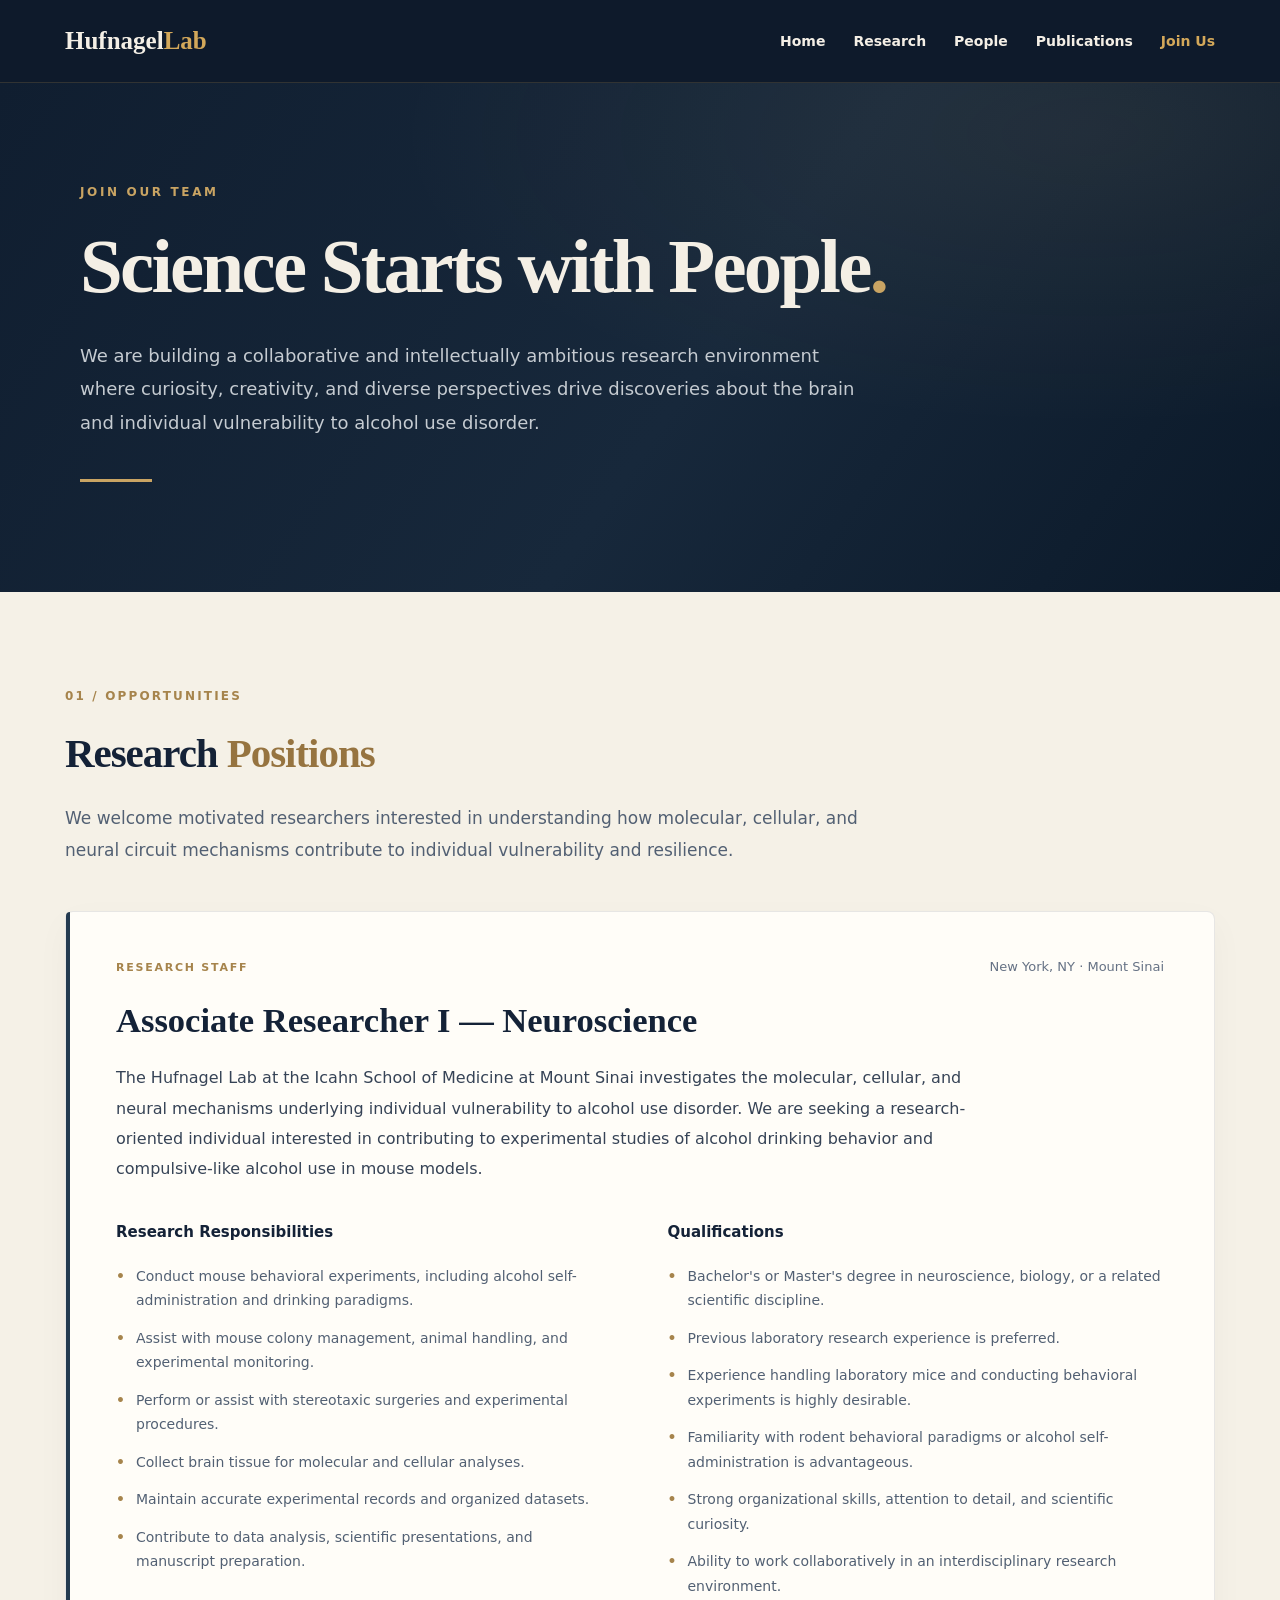
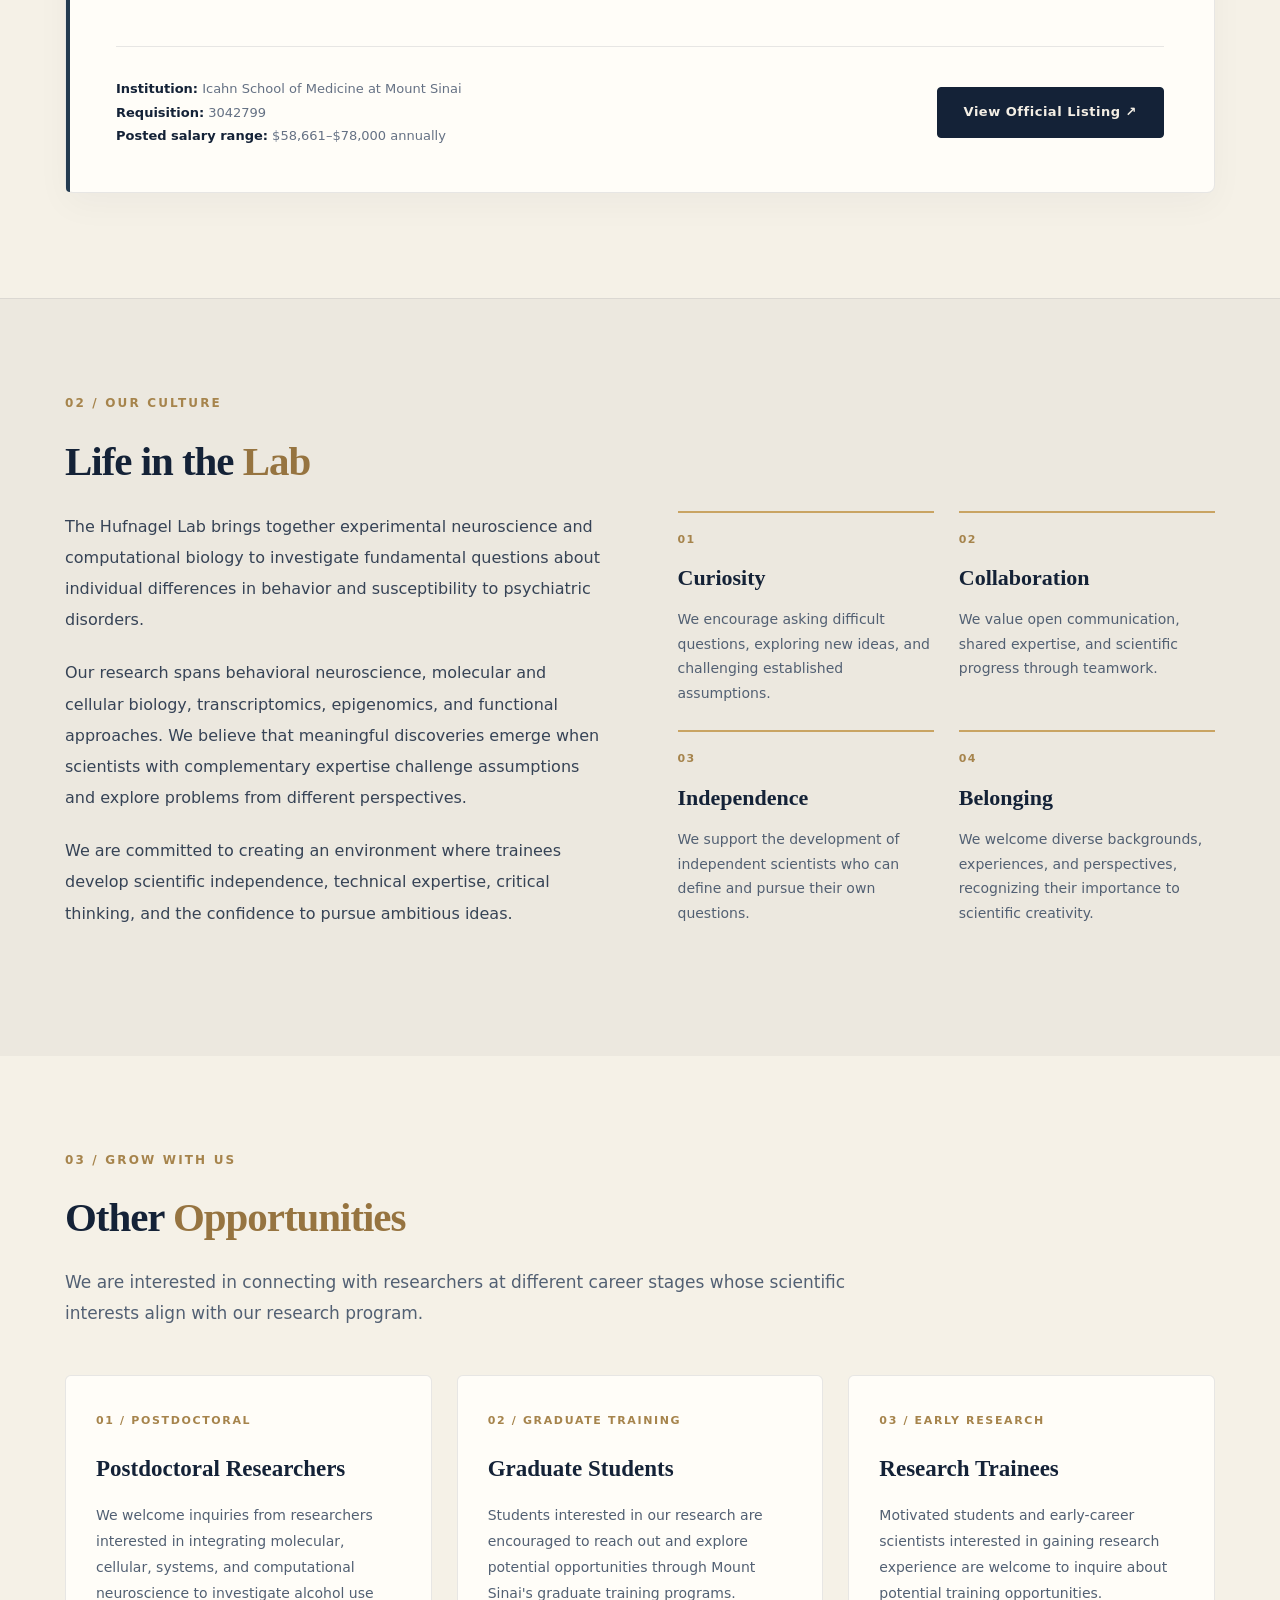
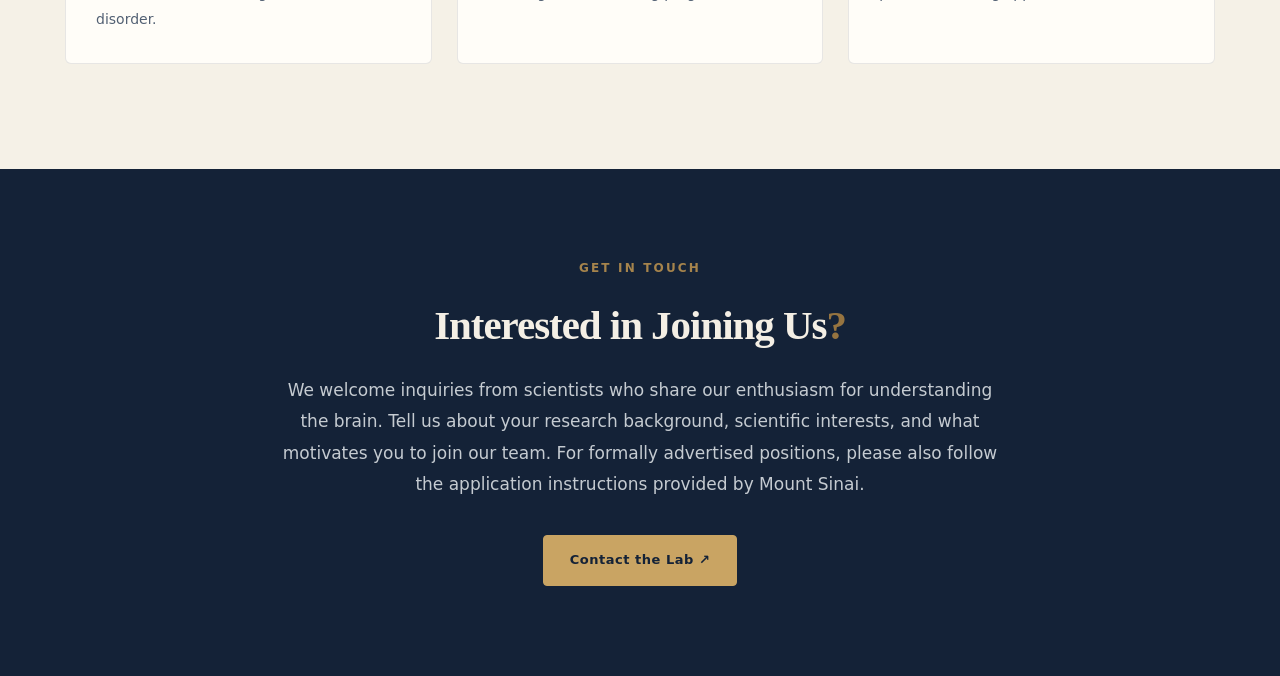
==== joinus.html @ f167db31 "master update" ====
<!DOCTYPE html>
<html lang="en">

<head>
  <meta charset="UTF-8">
  <meta name="viewport" content="width=device-width, initial-scale=1">

  <title>Join Us | Hufnagel Lab</title>

  <meta name="description"
        content="Explore research opportunities at the Hufnagel Lab, Icahn School of Medicine at Mount Sinai. Join our team investigating the neuroscience of alcohol use disorder, individual vulnerability, and compulsive alcohol drinking.">

  <link rel="canonical"
        href="https://www.hufnagellab.org/joinus.html">

  <meta name="theme-color" content="#101e30">

  <link rel="stylesheet" href="css/shared.css">

  <!-- ==========================================
       STRUCTURED DATA
  =========================================== -->

  <script type="application/ld+json">
  {
    "@context": "https://schema.org",
    "@graph": [
      {
        "@type": "WebPage",
        "@id": "https://www.hufnagellab.org/joinus.html#webpage",
        "url": "https://www.hufnagellab.org/joinus.html",
        "name": "Join Us | Hufnagel Lab",
        "description": "Research and career opportunities at the Hufnagel Lab at the Icahn School of Medicine at Mount Sinai.",
        "isPartOf": {
          "@id": "https://www.hufnagellab.org/#website"
        },
        "breadcrumb": {
          "@id": "https://www.hufnagellab.org/joinus.html#breadcrumb"
        }
      },
      {
        "@type": "BreadcrumbList",
        "@id": "https://www.hufnagellab.org/joinus.html#breadcrumb",
        "itemListElement": [
          {
            "@type": "ListItem",
            "position": 1,
            "name": "Home",
            "item": "https://www.hufnagellab.org/"
          },
          {
            "@type": "ListItem",
            "position": 2,
            "name": "Join Us",
            "item": "https://www.hufnagellab.org/joinus.html"
          }
        ]
      }
    ]
  }
  </script>


  <style>

    /* =====================================================
       HUFNAGEL LAB — JOIN US PAGE
       ===================================================== */

    .joinus-page {
      background: #f5f1e7;
      color: #142237;
    }


    /* =====================================================
       HERO
       ===================================================== */

    .joinus-page .page-intro {
      background:
        radial-gradient(
          ellipse at 85% 10%,
          rgba(205,175,115,0.08),
          transparent 45%
        ),
        linear-gradient(
          125deg,
          #101e30 0%,
          #17283b 55%,
          #0b1929 100%
        );

      padding: 100px 0 110px;
    }

    .joinus-page .page-intro .container {
      max-width: 1120px;
    }

    .joinus-page .eyebrow {
      color: #c9a463;
      font-size: 12px;
      font-weight: 700;
      letter-spacing: 0.22em;
      text-transform: uppercase;
      margin-bottom: 24px;
    }

    .joinus-page .page-intro h1 {
      font-family: Georgia, "Times New Roman", serif;
      font-size: clamp(52px, 6vw, 88px);
      line-height: 1.08;
      font-weight: 700;
      letter-spacing: -0.035em;
      color: #f4efe5;
      margin: 0 0 30px;
    }

    .joinus-page .gold-period {
      color: #c9a463;
    }

    .joinus-page .intro-lead {
      max-width: 790px;
      color: #c5cbd1;
      font-size: 18px;
      line-height: 1.85;
      margin: 0;
    }

    .joinus-page .gold-line {
      width: 72px;
      height: 3px;
      background: #c9a463;
      margin-top: 40px;
    }


    /* =====================================================
       SHARED SECTION STYLES
       ===================================================== */

    .joinus-page .join-section {
      padding: 95px 0 105px;
    }

    .joinus-page .section-number {
      display: block;
      color: #a6844c;
      font-size: 12px;
      font-weight: 700;
      letter-spacing: 0.18em;
      text-transform: uppercase;
      margin-bottom: 24px;
    }

    .joinus-page .section-heading {
      font-family: Georgia, "Times New Roman", serif;
      font-size: clamp(32px, 3.2vw, 48px);
      font-weight: 700;
      line-height: 1.17;
      letter-spacing: -0.025em;
      color: #142237;
      margin: 0 0 25px;
    }

    .joinus-page .section-heading span {
      color: #967440;
    }

    .joinus-page .section-description {
      max-width: 800px;
      font-size: 17px;
      line-height: 1.85;
      color: #526073;
      margin: 0 0 45px;
    }


    /* =====================================================
       OPEN POSITIONS
       ===================================================== */

    .joinus-page .openings-section {
      background: #f5f1e7;
    }

    .joinus-page .position-card {
      position: relative;

      background: #fffdf8;

      border: 1px solid rgba(20,34,55,0.10);
      border-radius: 8px;

      padding: 45px 50px;

      box-shadow:
        0 12px 35px rgba(20,34,55,0.035);
    }

    .joinus-page .position-card::before {
      content: "";

      position: absolute;

      left: 0;
      top: 0;
      bottom: 0;

      width: 4px;

      background: #243b50;

      border-radius: 8px 0 0 8px;
    }

    .joinus-page .position-topline {
      display: flex;
      flex-wrap: wrap;
      align-items: center;
      justify-content: space-between;
      gap: 15px;
      margin-bottom: 22px;
    }

    .joinus-page .position-type {
      color: #a6844c;
      font-size: 11px;
      font-weight: 700;
      letter-spacing: 0.16em;
      text-transform: uppercase;
    }

    .joinus-page .position-location {
      color: #657184;
      font-size: 13px;
    }

    .joinus-page .position-title {
      font-family: Georgia, "Times New Roman", serif;
      font-size: clamp(26px, 2.7vw, 36px);
      line-height: 1.2;
      color: #142237;
      margin: 0 0 22px;
    }

    .joinus-page .position-intro {
      max-width: 900px;
      color: #364356;
      font-size: 16px;
      line-height: 1.9;
      margin: 0 0 35px;
    }

    .joinus-page .position-details {
      display: grid;
      grid-template-columns: 1fr 1fr;
      gap: 55px;
      margin-bottom: 35px;
    }

    .joinus-page .position-details h4 {
      color: #142237;
      font-size: 15px;
      font-weight: 700;
      margin: 0 0 20px;
    }

    .joinus-page .position-details ul {
      list-style: none;
      padding: 0;
      margin: 0;
    }

    .joinus-page .position-details li {
      position: relative;
      padding-left: 20px;
      margin-bottom: 13px;

      color: #526073;
      font-size: 14px;
      line-height: 1.75;
    }

    .joinus-page .position-details li::before {
      content: "•";
      position: absolute;
      left: 0;
      color: #a6844c;
      font-weight: 700;
    }

    .joinus-page .position-footer {
      display: flex;
      flex-wrap: wrap;
      align-items: center;
      justify-content: space-between;
      gap: 25px;

      border-top: 1px solid rgba(20,34,55,0.10);
      padding-top: 30px;
    }

    .joinus-page .position-meta {
      color: #657184;
      font-size: 13px;
      line-height: 1.8;
    }

    .joinus-page .position-meta strong {
      color: #142237;
    }


    /* =====================================================
       BUTTONS
       ===================================================== */

    .joinus-page .button-primary {
      display: inline-flex;
      align-items: center;
      justify-content: center;
      gap: 12px;

      padding: 14px 26px;

      background: #142237;
      color: #f4efe5;

      border: 1px solid #142237;
      border-radius: 4px;

      font-size: 13px;
      font-weight: 700;
      letter-spacing: 0.04em;

      text-decoration: none;

      transition:
        background 0.25s ease,
        transform 0.25s ease;
    }

    .joinus-page .button-primary:hover {
      background: #243b50;
      transform: translateY(-2px);
    }


    /* =====================================================
       LAB CULTURE
       ===================================================== */

    .joinus-page .culture-section {
      background: #ece8df;

      border-top: 1px solid rgba(20,34,55,0.08);
    }

    .joinus-page .culture-grid {
      display: grid;
      grid-template-columns: 1fr 1fr;
      gap: 75px;
      align-items: start;
    }

    .joinus-page .culture-text p {
      color: #364356;
      font-size: 16px;
      line-height: 1.95;
      margin: 0 0 22px;
    }

    .joinus-page .culture-values {
      display: grid;
      grid-template-columns: 1fr 1fr;
      gap: 25px;
    }

    .joinus-page .value-card {
      border-top: 2px solid #c9a463;
      padding-top: 18px;
    }

    .joinus-page .value-number {
      display: block;

      color: #a6844c;
      font-size: 11px;
      font-weight: 700;
      letter-spacing: 0.12em;

      margin-bottom: 12px;
    }

    .joinus-page .value-card h3 {
      font-family: Georgia, "Times New Roman", serif;
      color: #142237;
      font-size: 22px;
      margin: 0 0 12px;
    }

    .joinus-page .value-card p {
      color: #526073;
      font-size: 14px;
      line-height: 1.75;
      margin: 0;
    }


    /* =====================================================
       ADDITIONAL OPPORTUNITIES
       ===================================================== */

    .joinus-page .opportunities-section {
      background: #f5f1e7;
    }

    .joinus-page .opportunities-grid {
      display: grid;
      grid-template-columns: repeat(3, 1fr);
      gap: 25px;
    }

    .joinus-page .opportunity-card {
      background: #fffdf8;

      border: 1px solid rgba(20,34,55,0.10);
      border-radius: 6px;

      padding: 30px;

      transition: transform 0.25s ease;
    }

    .joinus-page .opportunity-card:hover {
      transform: translateY(-4px);
    }

    .joinus-page .opportunity-number {
      color: #a6844c;
      font-size: 11px;
      font-weight: 700;
      letter-spacing: 0.15em;
    }

    .joinus-page .opportunity-card h3 {
      font-family: Georgia, "Times New Roman", serif;
      font-size: 23px;
      color: #142237;
      margin: 20px 0 15px;
    }

    .joinus-page .opportunity-card p {
      color: #526073;
      font-size: 14px;
      line-height: 1.85;
      margin: 0;
    }


    /* =====================================================
       CONTACT SECTION
       ===================================================== */

    .joinus-page .contact-section {
      background: #142237;
      padding: 90px 0;
      text-align: center;
    }

    .joinus-page .contact-section .section-heading {
      color: #f4efe5;
    }

    .joinus-page .contact-section p {
      max-width: 720px;
      margin: 0 auto 35px;

      color: #c5cbd1;
      font-size: 17px;
      line-height: 1.85;
    }

    .joinus-page .contact-section .button-primary {
      background: #c9a463;
      color: #142237;
      border-color: #c9a463;
    }

    .joinus-page .contact-section .button-primary:hover {
      background: #dfbd7f;
    }


    /* =====================================================
       RESPONSIVE
       ===================================================== */

    @media (max-width: 900px) {

      .joinus-page .join-section {
        padding: 75px 0;
      }

      .joinus-page .position-details,
      .joinus-page .culture-grid {
        grid-template-columns: 1fr;
        gap: 35px;
      }

      .joinus-page .opportunities-grid {
        grid-template-columns: 1fr;
      }

    }

    @media (max-width: 600px) {

      .joinus-page .page-intro {
        padding: 75px 0 85px;
      }

      .joinus-page .page-intro h1 {
        font-size: clamp(42px, 11vw, 60px);
      }

      .joinus-page .intro-lead {
        font-size: 16px;
      }

      .joinus-page .join-section {
        padding: 65px 0;
      }

      .joinus-page .position-card {
        padding: 30px 25px;
      }

      .joinus-page .position-details {
        gap: 25px;
      }

      .joinus-page .culture-values {
        grid-template-columns: 1fr;
      }

      .joinus-page .contact-section {
        padding: 65px 0;
      }

    }

  </style>

</head>


<body class="joinus-page">

  <!-- ==========================================
       SHARED NAVIGATION
  =========================================== -->

  <header class="site-header">

    <div class="container nav">

      <a href="index.html" class="logo">
        Hufnagel<span>Lab</span>
      </a>

      <nav aria-label="Main navigation">

        <a href="index.html">Home</a>

        <a href="projects.html">Research</a>

        <a href="people.html">People</a>

        <a href="publications.html">Publications</a>

        <a href="joinus.html"
           class="active"
           aria-current="page">
          Join Us
        </a>

      </nav>

    </div>

  </header>


  <main id="main">

    <!-- ==========================================
         PAGE INTRO
    =========================================== -->

    <section class="page-intro">

      <div class="container">

        <div class="eyebrow">
          JOIN OUR TEAM
        </div>

        <h1>
          Science Starts with People<span class="gold-period">.</span>
        </h1>

        <p class="intro-lead">
          We are building a collaborative and intellectually
          ambitious research environment where curiosity,
          creativity, and diverse perspectives drive discoveries
          about the brain and individual vulnerability to
          alcohol use disorder.
        </p>

        <div class="gold-line"></div>

      </div>

    </section>


    <!-- ==========================================
         OPEN POSITIONS
    =========================================== -->

    <section class="join-section openings-section"
             id="openings">

      <div class="container">

        <span class="section-number">
          01 / OPPORTUNITIES
        </span>

        <h2 class="section-heading">
          Research <span>Positions</span>
        </h2>

        <p class="section-description">
          We welcome motivated researchers interested in
          understanding how molecular, cellular, and neural
          circuit mechanisms contribute to individual
          vulnerability and resilience.
        </p>


        <!-- ASSOCIATE RESEARCHER -->

        <article class="position-card">

          <div class="position-topline">

            <span class="position-type">
              RESEARCH STAFF
            </span>

            <span class="position-location">
              New York, NY · Mount Sinai
            </span>

          </div>

          <h3 class="position-title">
            Associate Researcher I — Neuroscience
          </h3>

          <p class="position-intro">
            The Hufnagel Lab at the Icahn School of Medicine
            at Mount Sinai investigates the molecular,
            cellular, and neural mechanisms underlying
            individual vulnerability to alcohol use disorder.

            We are seeking a research-oriented individual
            interested in contributing to experimental
            studies of alcohol drinking behavior and
            compulsive-like alcohol use in mouse models.
          </p>


          <div class="position-details">

            <!-- RESPONSIBILITIES -->

            <div>

              <h4>Research Responsibilities</h4>

              <ul>

                <li>
                  Conduct mouse behavioral experiments,
                  including alcohol self-administration
                  and drinking paradigms.
                </li>

                <li>
                  Assist with mouse colony management,
                  animal handling, and experimental monitoring.
                </li>

                <li>
                  Perform or assist with stereotaxic
                  surgeries and experimental procedures.
                </li>

                <li>
                  Collect brain tissue for molecular
                  and cellular analyses.
                </li>

                <li>
                  Maintain accurate experimental records
                  and organized datasets.
                </li>

                <li>
                  Contribute to data analysis,
                  scientific presentations,
                  and manuscript preparation.
                </li>

              </ul>

            </div>


            <!-- QUALIFICATIONS -->

            <div>

              <h4>Qualifications</h4>

              <ul>

                <li>
                  Bachelor's or Master's degree
                  in neuroscience, biology,
                  or a related scientific discipline.
                </li>

                <li>
                  Previous laboratory research experience
                  is preferred.
                </li>

                <li>
                  Experience handling laboratory mice
                  and conducting behavioral experiments
                  is highly desirable.
                </li>

                <li>
                  Familiarity with rodent behavioral
                  paradigms or alcohol self-administration
                  is advantageous.
                </li>

                <li>
                  Strong organizational skills,
                  attention to detail,
                  and scientific curiosity.
                </li>

                <li>
                  Ability to work collaboratively
                  in an interdisciplinary research environment.
                </li>

              </ul>

            </div>

          </div>


          <div class="position-footer">

            <div class="position-meta">

              <div>
                <strong>Institution:</strong>
                Icahn School of Medicine at Mount Sinai
              </div>

              <div>
                <strong>Requisition:</strong>
                3042799
              </div>

              <div>
                <strong>Posted salary range:</strong>
                $58,661–$78,000 annually
              </div>

            </div>


            <a class="button-primary"
               href="https://careers.mountsinai.org/jobs/3042799?lang=en-us"
               target="_blank"
               rel="noopener noreferrer">

              View Official Listing ↗

            </a>

          </div>

        </article>

      </div>

    </section>


    <!-- ==========================================
         LIFE IN THE LAB
    =========================================== -->

    <section class="join-section culture-section">

      <div class="container">

        <span class="section-number">
          02 / OUR CULTURE
        </span>

        <h2 class="section-heading">
          Life in the <span>Lab</span>
        </h2>


        <div class="culture-grid">

          <div class="culture-text">

            <p>
              The Hufnagel Lab brings together experimental
              neuroscience and computational biology to
              investigate fundamental questions about
              individual differences in behavior and
              susceptibility to psychiatric disorders.
            </p>

            <p>
              Our research spans behavioral neuroscience,
              molecular and cellular biology, transcriptomics,
              epigenomics, and functional approaches.

              We believe that meaningful discoveries emerge
              when scientists with complementary expertise
              challenge assumptions and explore problems
              from different perspectives.
            </p>

            <p>
              We are committed to creating an environment
              where trainees develop scientific independence,
              technical expertise, critical thinking,
              and the confidence to pursue ambitious ideas.
            </p>

          </div>


          <div class="culture-values">

            <div class="value-card">

              <span class="value-number">01</span>

              <h3>Curiosity</h3>

              <p>
                We encourage asking difficult questions,
                exploring new ideas, and challenging
                established assumptions.
              </p>

            </div>


            <div class="value-card">

              <span class="value-number">02</span>

              <h3>Collaboration</h3>

              <p>
                We value open communication,
                shared expertise, and scientific
                progress through teamwork.
              </p>

            </div>


            <div class="value-card">

              <span class="value-number">03</span>

              <h3>Independence</h3>

              <p>
                We support the development of
                independent scientists who can
                define and pursue their own questions.
              </p>

            </div>


            <div class="value-card">

              <span class="value-number">04</span>

              <h3>Belonging</h3>

              <p>
                We welcome diverse backgrounds,
                experiences, and perspectives,
                recognizing their importance
                to scientific creativity.
              </p>

            </div>

          </div>

        </div>

      </div>

    </section>


    <!-- ==========================================
         OTHER OPPORTUNITIES
    =========================================== -->

    <section class="join-section opportunities-section">

      <div class="container">

        <span class="section-number">
          03 / GROW WITH US
        </span>

        <h2 class="section-heading">
          Other <span>Opportunities</span>
        </h2>

        <p class="section-description">
          We are interested in connecting with researchers
          at different career stages whose scientific
          interests align with our research program.
        </p>


        <div class="opportunities-grid">

          <!-- POSTDOCTORAL -->

          <article class="opportunity-card">

            <span class="opportunity-number">
              01 / POSTDOCTORAL
            </span>

            <h3>Postdoctoral Researchers</h3>

            <p>
              We welcome inquiries from researchers
              interested in integrating molecular,
              cellular, systems, and computational
              neuroscience to investigate
              alcohol use disorder.
            </p>

          </article>


          <!-- GRADUATE -->

          <article class="opportunity-card">

            <span class="opportunity-number">
              02 / GRADUATE TRAINING
            </span>

            <h3>Graduate Students</h3>

            <p>
              Students interested in our research
              are encouraged to reach out and
              explore potential opportunities
              through Mount Sinai's graduate
              training programs.
            </p>

          </article>


          <!-- UNDERGRADUATE -->

          <article class="opportunity-card">

            <span class="opportunity-number">
              03 / EARLY RESEARCH
            </span>

            <h3>Research Trainees</h3>

            <p>
              Motivated students and early-career
              scientists interested in gaining
              research experience are welcome
              to inquire about potential
              training opportunities.
            </p>

          </article>

        </div>

      </div>

    </section>


    <!-- ==========================================
         CONTACT
    =========================================== -->

    <section class="contact-section">

      <div class="container">

        <span class="section-number">
          GET IN TOUCH
        </span>

        <h2 class="section-heading">
          Interested in Joining Us<span class="gold-period">?</span>
        </h2>

        <p>
          We welcome inquiries from scientists who
          share our enthusiasm for understanding
          the brain.

          Tell us about your research background,
          scientific interests, and what motivates
          you to join our team.

          For formally advertised positions,
          please also follow the application
          instructions provided by Mount Sinai.
        </p>

        <a class="button-primary"
           href="mailto:daniel.hufnagel@mssm.edu?subject=Research%20Opportunities%20-%20Hufnagel%20Lab">

          Contact the Lab ↗

        </a>

      </div>

    </section>

  </main>


  <!-- ==========================================
       SHARED FOOTER
  =========================================== -->

  <div id="site-footer"></div>


  <!-- SHARED COMPONENTS -->

  <script src="js/components.js"></script>

</body>
</html>
---- css/shared.css ----
/* =====================================================
   HUFNAGEL LAB — SHARED STYLES
===================================================== */

:root {
  --navy: #0e1a2b;
  --navy-2: #0a1523;
  --gold: #d3a85a;
  --cream: #f4efe6;
  --ink: #0f243a;

  --text: #1b2838;
  --muted: #65707c;
  --border: #e7e1d6;
  --white: #ffffff;
}

* {
  box-sizing: border-box;
}

body {
  margin: 0;
  background: var(--navy);
  color: #f7f7f5;
  font-family: Inter, system-ui, -apple-system,
               Segoe UI, Roboto, Helvetica, Arial;
  line-height: 1.6;
}

/* Shared container */

.container {
  width: min(1150px, 92vw);
  margin: 0 auto;
}

/* =====================================================
   NAVIGATION
===================================================== */

#site-header {
  position: sticky;
  top: 0;
  z-index: 1000;
}

.site-header {
  background: var(--navy);
  color: var(--white);
  border-bottom: 1px solid rgba(211,168,90,.18);
}

.site-header .nav {
  display: flex;
  justify-content: space-between;
  align-items: center;
  min-height: 82px;
  gap: 24px;
}

.site-header .logo {
  font-family: Georgia, serif;
  font-size: 25px;
  font-weight: 700;
  text-decoration: none;
  color: var(--cream);
}

.site-header .logo span {
  color: var(--gold);
}

.site-header nav {
  display: flex;
  flex-wrap: wrap;
  gap: 28px;
}

.site-header nav a {
  color: var(--cream);
  text-decoration: none;
  font-size: 14px;
  font-weight: 600;
  transition: color .2s;
}

.site-header nav a:hover,
.site-header nav a.active {
  color: var(--gold);
}

/* =====================================================
   TYPOGRAPHY
===================================================== */

h1,
h2,
h3 {
  font-family: "Playfair Display", Georgia, serif;
}

h2 {
  color: var(--ink);
}

/* =====================================================
   SHARED BUTTON
===================================================== */

.cta {
  display: inline-flex;
  align-items: center;
  gap: 10px;
  padding: 12px 20px;
  border-radius: 999px;

  border: 1px solid rgba(241,204,125,.6);

  background: linear-gradient(
    180deg,
    rgba(241,204,125,.18),
    rgba(211,168,90,.1)
  );

  color: var(--gold);
  font-weight: 600;
  text-decoration: none;
  letter-spacing: .02em;
  transition: all .25s ease;
}

.cta:hover {
  background: rgba(241,204,125,.22);
  box-shadow: 0 0 12px rgba(241,204,125,.35);
  color: #fff;
  transform: translateY(-1px);
}

/* =====================================================
   FOOTER
===================================================== */

.site-footer {
  background: var(--navy-2);
  color: #ddd6c5;
  padding: 35px 0;
  font-size: 13px;
}

.site-footer .footer-inner {
  display: flex;
  justify-content: space-between;
  flex-wrap: wrap;
  gap: 15px;
}

/* =====================================================
   RESPONSIVE
===================================================== */

@media (max-width: 650px) {

  .site-header .nav {
    flex-direction: column;
    padding: 20px 0;
  }

  .site-header nav {
    justify-content: center;
    gap: 16px;
  }

}
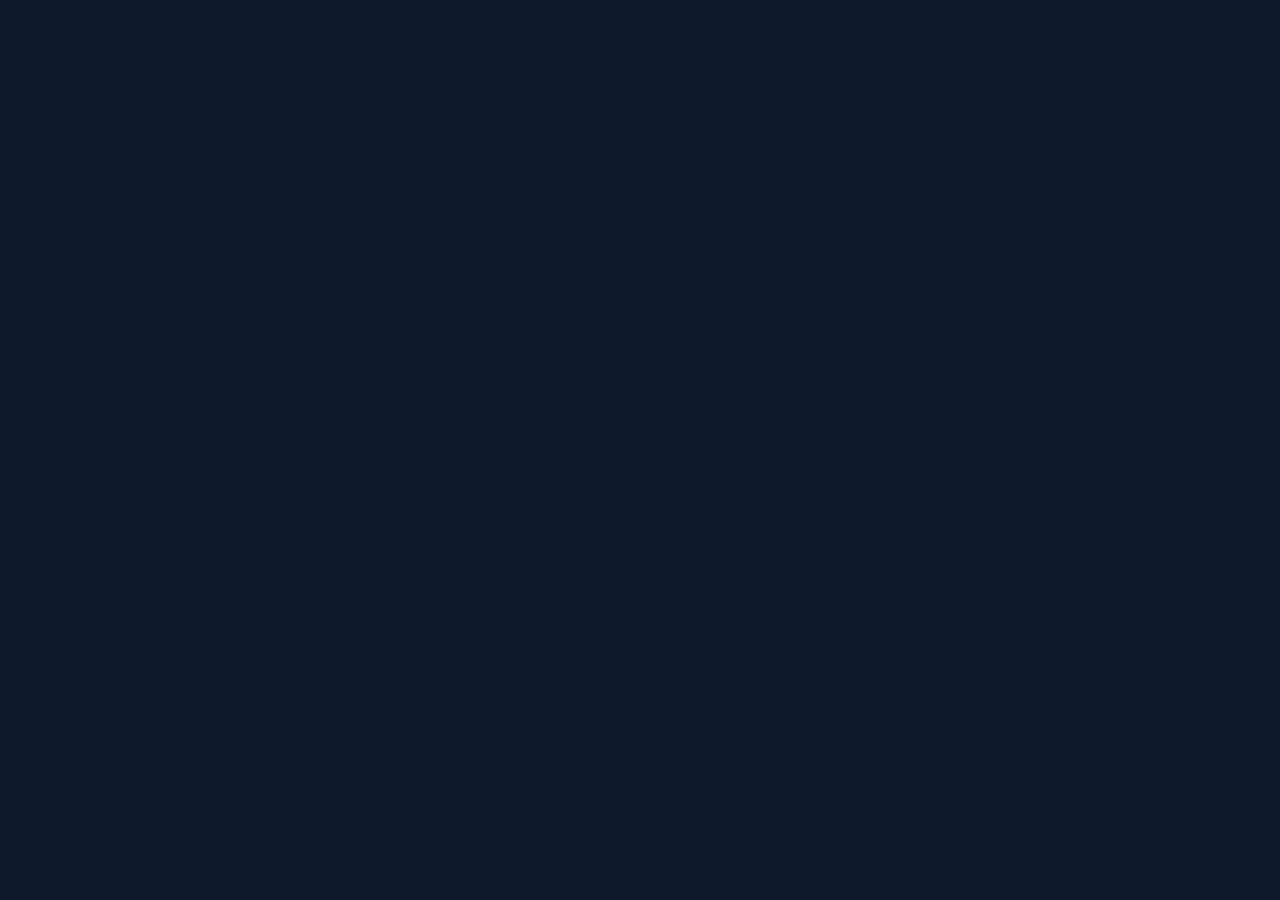
==== commit 4f584a2e: "research page update" ====
--- a/joinus.html
+++ b/joinus.html
@@ -471,626 +471,4 @@
       text-align: center;
     }
 
-    .joinus-page .contact-section .section-heading {
-      color: #f4efe5;
-    }
-
-    .joinus-page .contact-section p {
-      max-width: 720px;
-      margin: 0 auto 35px;
-
-      color: #c5cbd1;
-      font-size: 17px;
-      line-height: 1.85;
-    }
-
-    .joinus-page .contact-section .button-primary {
-      background: #c9a463;
-      color: #142237;
-      border-color: #c9a463;
-    }
-
-    .joinus-page .contact-section .button-primary:hover {
-      background: #dfbd7f;
-    }
-
-
-    /* =====================================================
-       RESPONSIVE
-       ===================================================== */
-
-    @media (max-width: 900px) {
-
-      .joinus-page .join-section {
-        padding: 75px 0;
-      }
-
-      .joinus-page .position-details,
-      .joinus-page .culture-grid {
-        grid-template-columns: 1fr;
-        gap: 35px;
-      }
-
-      .joinus-page .opportunities-grid {
-        grid-template-columns: 1fr;
-      }
-
-    }
-
-    @media (max-width: 600px) {
-
-      .joinus-page .page-intro {
-        padding: 75px 0 85px;
-      }
-
-      .joinus-page .page-intro h1 {
-        font-size: clamp(42px, 11vw, 60px);
-      }
-
-      .joinus-page .intro-lead {
-        font-size: 16px;
-      }
-
-      .joinus-page .join-section {
-        padding: 65px 0;
-      }
-
-      .joinus-page .position-card {
-        padding: 30px 25px;
-      }
-
-      .joinus-page .position-details {
-        gap: 25px;
-      }
-
-      .joinus-page .culture-values {
-        grid-template-columns: 1fr;
-      }
-
-      .joinus-page .contact-section {
-        padding: 65px 0;
-      }
-
-    }
-
-  </style>
-
-</head>
-
-
-<body class="joinus-page">
-
-  <!-- ==========================================
-       SHARED NAVIGATION
-  =========================================== -->
-
-  <header class="site-header">
-
-    <div class="container nav">
-
-      <a href="index.html" class="logo">
-        Hufnagel<span>Lab</span>
-      </a>
-
-      <nav aria-label="Main navigation">
-
-        <a href="index.html">Home</a>
-
-        <a href="projects.html">Research</a>
-
-        <a href="people.html">People</a>
-
-        <a href="publications.html">Publications</a>
-
-        <a href="joinus.html"
-           class="active"
-           aria-current="page">
-          Join Us
-        </a>
-
-      </nav>
-
-    </div>
-
-  </header>
-
-
-  <main id="main">
-
-    <!-- ==========================================
-         PAGE INTRO
-    =========================================== -->
-
-    <section class="page-intro">
-
-      <div class="container">
-
-        <div class="eyebrow">
-          JOIN OUR TEAM
-        </div>
-
-        <h1>
-          Science Starts with People<span class="gold-period">.</span>
-        </h1>
-
-        <p class="intro-lead">
-          We are building a collaborative and intellectually
-          ambitious research environment where curiosity,
-          creativity, and diverse perspectives drive discoveries
-          about the brain and individual vulnerability to
-          alcohol use disorder.
-        </p>
-
-        <div class="gold-line"></div>
-
-      </div>
-
-    </section>
-
-
-    <!-- ==========================================
-         OPEN POSITIONS
-    =========================================== -->
-
-    <section class="join-section openings-section"
-             id="openings">
-
-      <div class="container">
-
-        <span class="section-number">
-          01 / OPPORTUNITIES
-        </span>
-
-        <h2 class="section-heading">
-          Research <span>Positions</span>
-        </h2>
-
-        <p class="section-description">
-          We welcome motivated researchers interested in
-          understanding how molecular, cellular, and neural
-          circuit mechanisms contribute to individual
-          vulnerability and resilience.
-        </p>
-
-
-        <!-- ASSOCIATE RESEARCHER -->
-
-        <article class="position-card">
-
-          <div class="position-topline">
-
-            <span class="position-type">
-              RESEARCH STAFF
-            </span>
-
-            <span class="position-location">
-              New York, NY · Mount Sinai
-            </span>
-
-          </div>
-
-          <h3 class="position-title">
-            Associate Researcher I — Neuroscience
-          </h3>
-
-          <p class="position-intro">
-            The Hufnagel Lab at the Icahn School of Medicine
-            at Mount Sinai investigates the molecular,
-            cellular, and neural mechanisms underlying
-            individual vulnerability to alcohol use disorder.
-
-            We are seeking a research-oriented individual
-            interested in contributing to experimental
-            studies of alcohol drinking behavior and
-            compulsive-like alcohol use in mouse models.
-          </p>
-
-
-          <div class="position-details">
-
-            <!-- RESPONSIBILITIES -->
-
-            <div>
-
-              <h4>Research Responsibilities</h4>
-
-              <ul>
-
-                <li>
-                  Conduct mouse behavioral experiments,
-                  including alcohol self-administration
-                  and drinking paradigms.
-                </li>
-
-                <li>
-                  Assist with mouse colony management,
-                  animal handling, and experimental monitoring.
-                </li>
-
-                <li>
-                  Perform or assist with stereotaxic
-                  surgeries and experimental procedures.
-                </li>
-
-                <li>
-                  Collect brain tissue for molecular
-                  and cellular analyses.
-                </li>
-
-                <li>
-                  Maintain accurate experimental records
-                  and organized datasets.
-                </li>
-
-                <li>
-                  Contribute to data analysis,
-                  scientific presentations,
-                  and manuscript preparation.
-                </li>
-
-              </ul>
-
-            </div>
-
-
-            <!-- QUALIFICATIONS -->
-
-            <div>
-
-              <h4>Qualifications</h4>
-
-              <ul>
-
-                <li>
-                  Bachelor's or Master's degree
-                  in neuroscience, biology,
-                  or a related scientific discipline.
-                </li>
-
-                <li>
-                  Previous laboratory research experience
-                  is preferred.
-                </li>
-
-                <li>
-                  Experience handling laboratory mice
-                  and conducting behavioral experiments
-                  is highly desirable.
-                </li>
-
-                <li>
-                  Familiarity with rodent behavioral
-                  paradigms or alcohol self-administration
-                  is advantageous.
-                </li>
-
-                <li>
-                  Strong organizational skills,
-                  attention to detail,
-                  and scientific curiosity.
-                </li>
-
-                <li>
-                  Ability to work collaboratively
-                  in an interdisciplinary research environment.
-                </li>
-
-              </ul>
-
-            </div>
-
-          </div>
-
-
-          <div class="position-footer">
-
-            <div class="position-meta">
-
-              <div>
-                <strong>Institution:</strong>
-                Icahn School of Medicine at Mount Sinai
-              </div>
-
-              <div>
-                <strong>Requisition:</strong>
-                3042799
-              </div>
-
-              <div>
-                <strong>Posted salary range:</strong>
-                $58,661–$78,000 annually
-              </div>
-
-            </div>
-
-
-            <a class="button-primary"
-               href="https://careers.mountsinai.org/jobs/3042799?lang=en-us"
-               target="_blank"
-               rel="noopener noreferrer">
-
-              View Official Listing ↗
-
-            </a>
-
-          </div>
-
-        </article>
-
-      </div>
-
-    </section>
-
-
-    <!-- ==========================================
-         LIFE IN THE LAB
-    =========================================== -->
-
-    <section class="join-section culture-section">
-
-      <div class="container">
-
-        <span class="section-number">
-          02 / OUR CULTURE
-        </span>
-
-        <h2 class="section-heading">
-          Life in the <span>Lab</span>
-        </h2>
-
-
-        <div class="culture-grid">
-
-          <div class="culture-text">
-
-            <p>
-              The Hufnagel Lab brings together experimental
-              neuroscience and computational biology to
-              investigate fundamental questions about
-              individual differences in behavior and
-              susceptibility to psychiatric disorders.
-            </p>
-
-            <p>
-              Our research spans behavioral neuroscience,
-              molecular and cellular biology, transcriptomics,
-              epigenomics, and functional approaches.
-
-              We believe that meaningful discoveries emerge
-              when scientists with complementary expertise
-              challenge assumptions and explore problems
-              from different perspectives.
-            </p>
-
-            <p>
-              We are committed to creating an environment
-              where trainees develop scientific independence,
-              technical expertise, critical thinking,
-              and the confidence to pursue ambitious ideas.
-            </p>
-
-          </div>
-
-
-          <div class="culture-values">
-
-            <div class="value-card">
-
-              <span class="value-number">01</span>
-
-              <h3>Curiosity</h3>
-
-              <p>
-                We encourage asking difficult questions,
-                exploring new ideas, and challenging
-                established assumptions.
-              </p>
-
-            </div>
-
-
-            <div class="value-card">
-
-              <span class="value-number">02</span>
-
-              <h3>Collaboration</h3>
-
-              <p>
-                We value open communication,
-                shared expertise, and scientific
-                progress through teamwork.
-              </p>
-
-            </div>
-
-
-            <div class="value-card">
-
-              <span class="value-number">03</span>
-
-              <h3>Independence</h3>
-
-              <p>
-                We support the development of
-                independent scientists who can
-                define and pursue their own questions.
-              </p>
-
-            </div>
-
-
-            <div class="value-card">
-
-              <span class="value-number">04</span>
-
-              <h3>Belonging</h3>
-
-              <p>
-                We welcome diverse backgrounds,
-                experiences, and perspectives,
-                recognizing their importance
-                to scientific creativity.
-              </p>
-
-            </div>
-
-          </div>
-
-        </div>
-
-      </div>
-
-    </section>
-
-
-    <!-- ==========================================
-         OTHER OPPORTUNITIES
-    =========================================== -->
-
-    <section class="join-section opportunities-section">
-
-      <div class="container">
-
-        <span class="section-number">
-          03 / GROW WITH US
-        </span>
-
-        <h2 class="section-heading">
-          Other <span>Opportunities</span>
-        </h2>
-
-        <p class="section-description">
-          We are interested in connecting with researchers
-          at different career stages whose scientific
-          interests align with our research program.
-        </p>
-
-
-        <div class="opportunities-grid">
-
-          <!-- POSTDOCTORAL -->
-
-          <article class="opportunity-card">
-
-            <span class="opportunity-number">
-              01 / POSTDOCTORAL
-            </span>
-
-            <h3>Postdoctoral Researchers</h3>
-
-            <p>
-              We welcome inquiries from researchers
-              interested in integrating molecular,
-              cellular, systems, and computational
-              neuroscience to investigate
-              alcohol use disorder.
-            </p>
-
-          </article>
-
-
-          <!-- GRADUATE -->
-
-          <article class="opportunity-card">
-
-            <span class="opportunity-number">
-              02 / GRADUATE TRAINING
-            </span>
-
-            <h3>Graduate Students</h3>
-
-            <p>
-              Students interested in our research
-              are encouraged to reach out and
-              explore potential opportunities
-              through Mount Sinai's graduate
-              training programs.
-            </p>
-
-          </article>
-
-
-          <!-- UNDERGRADUATE -->
-
-          <article class="opportunity-card">
-
-            <span class="opportunity-number">
-              03 / EARLY RESEARCH
-            </span>
-
-            <h3>Research Trainees</h3>
-
-            <p>
-              Motivated students and early-career
-              scientists interested in gaining
-              research experience are welcome
-              to inquire about potential
-              training opportunities.
-            </p>
-
-          </article>
-
-        </div>
-
-      </div>
-
-    </section>
-
-
-    <!-- ==========================================
-         CONTACT
-    =========================================== -->
-
-    <section class="contact-section">
-
-      <div class="container">
-
-        <span class="section-number">
-          GET IN TOUCH
-        </span>
-
-        <h2 class="section-heading">
-          Interested in Joining Us<span class="gold-period">?</span>
-        </h2>
-
-        <p>
-          We welcome inquiries from scientists who
-          share our enthusiasm for understanding
-          the brain.
-
-          Tell us about your research background,
-          scientific interests, and what motivates
-          you to join our team.
-
-          For formally advertised positions,
-          please also follow the application
-          instructions provided by Mount Sinai.
-        </p>
-
-        <a class="button-primary"
-           href="mailto:daniel.hufnagel@mssm.edu?subject=Research%20Opportunities%20-%20Hufnagel%20Lab">
-
-          Contact the Lab ↗
-
-        </a>
-
-      </div>
-
-    </section>
-
-  </main>
-
-
-  <!-- ==========================================
-       SHARED FOOTER
-  =========================================== -->
-
-  <div id="site-footer"></div>
-
-
-  <!-- SHARED COMPONENTS -->
-
-  <script src="js/components.js"></script>
-
-</body>
-</html>+    .joinus-page .contact-section .sect
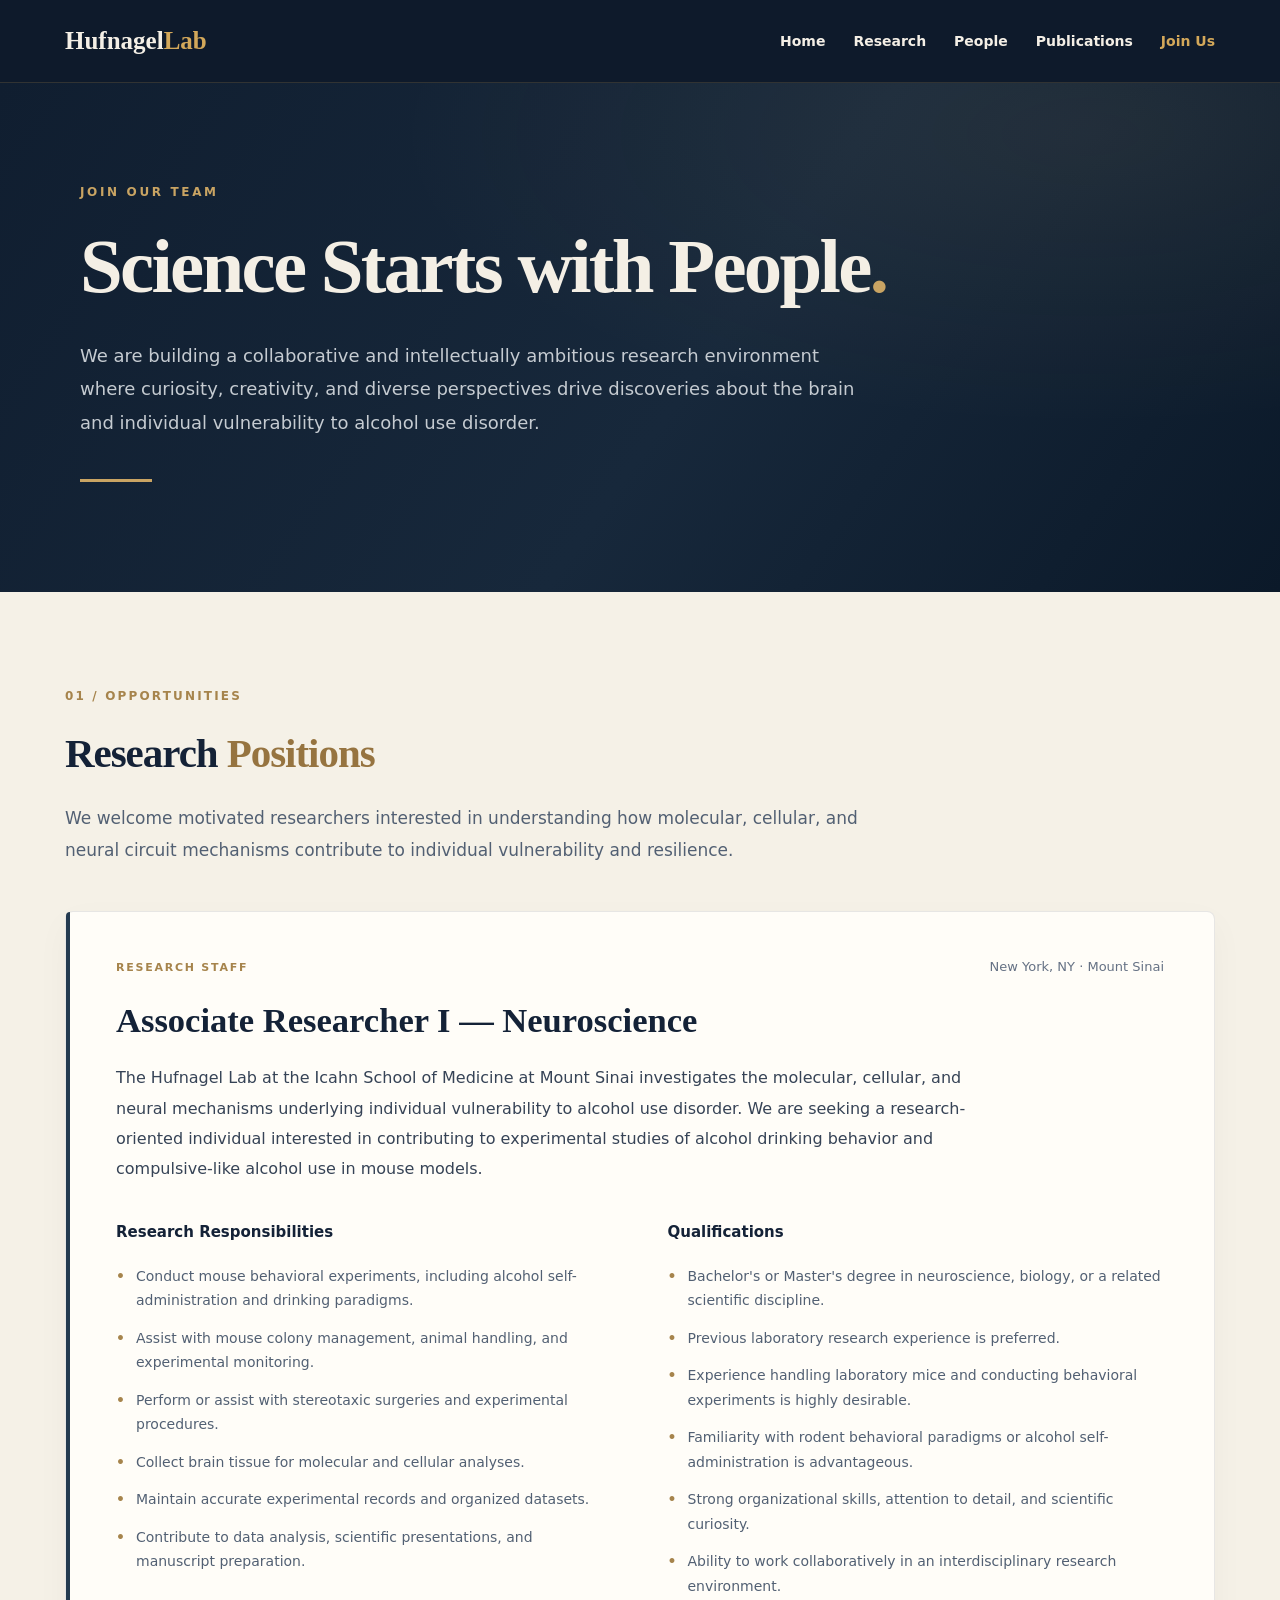
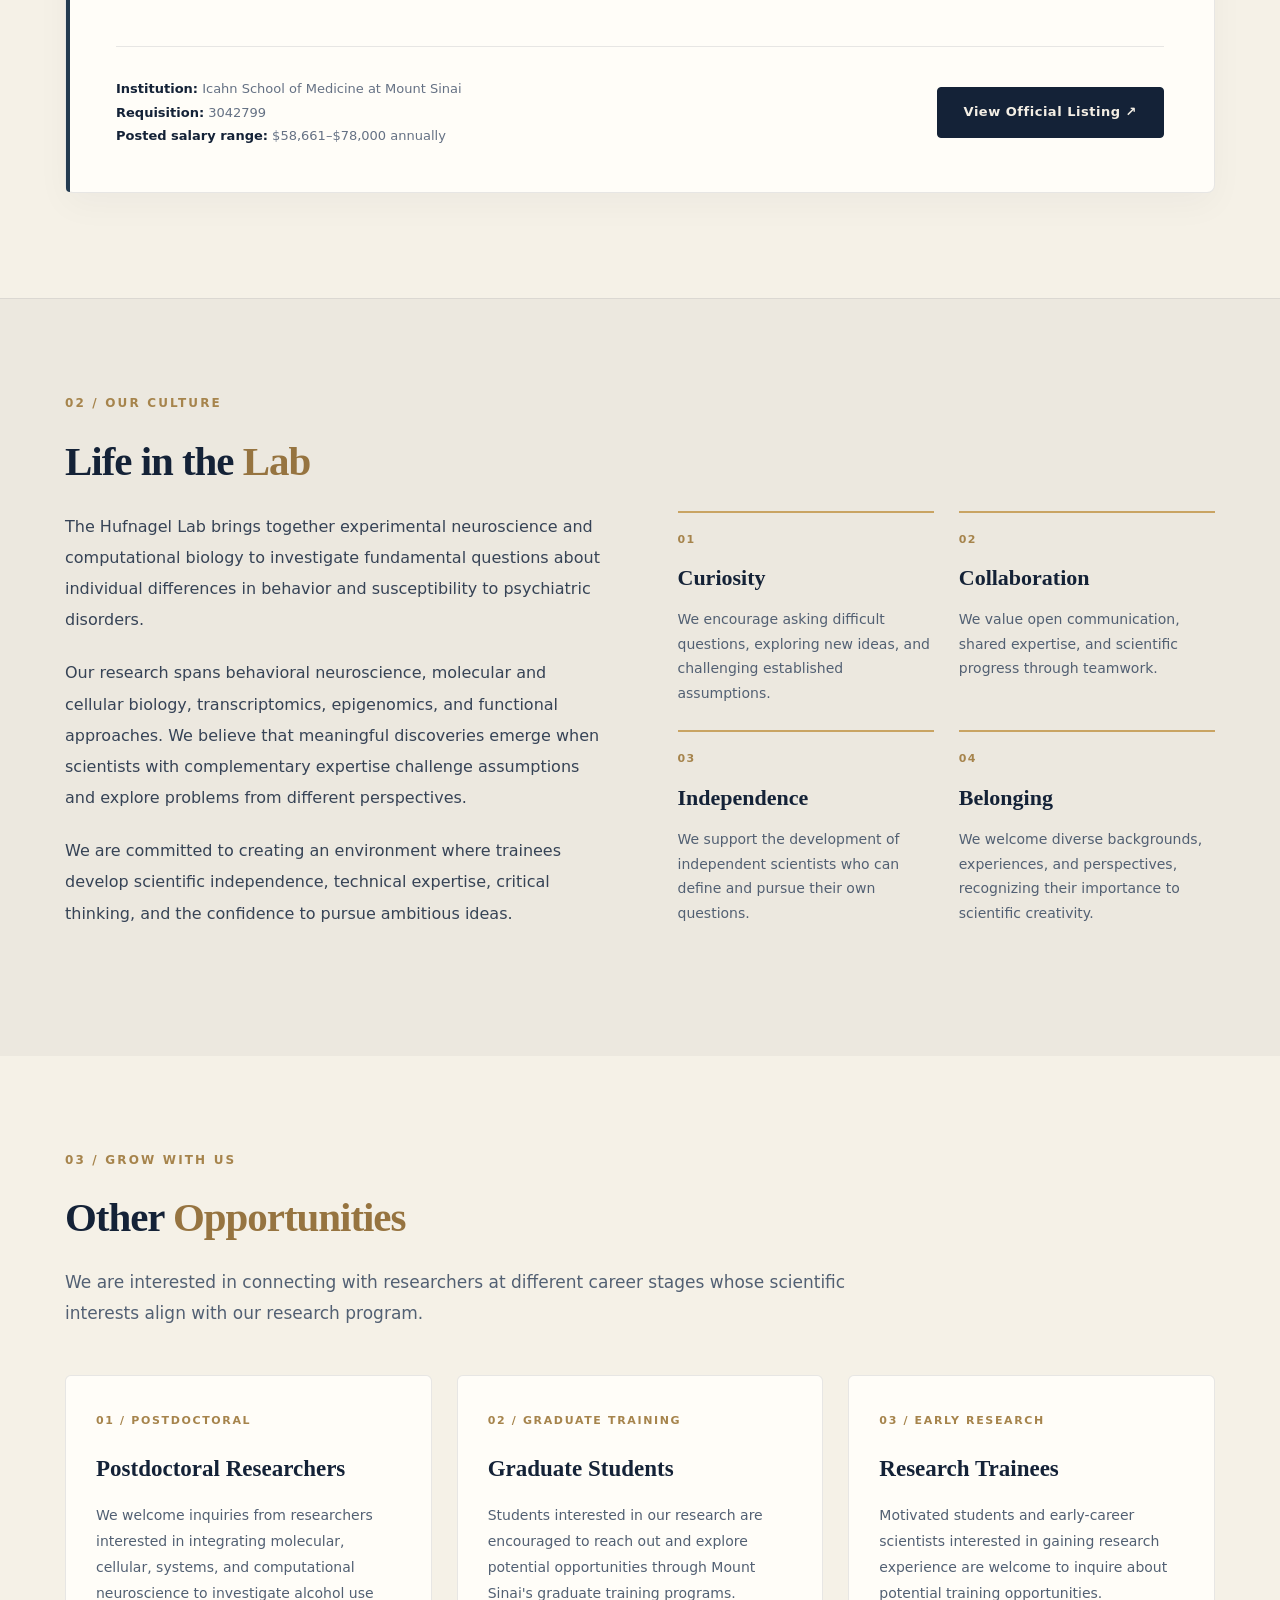
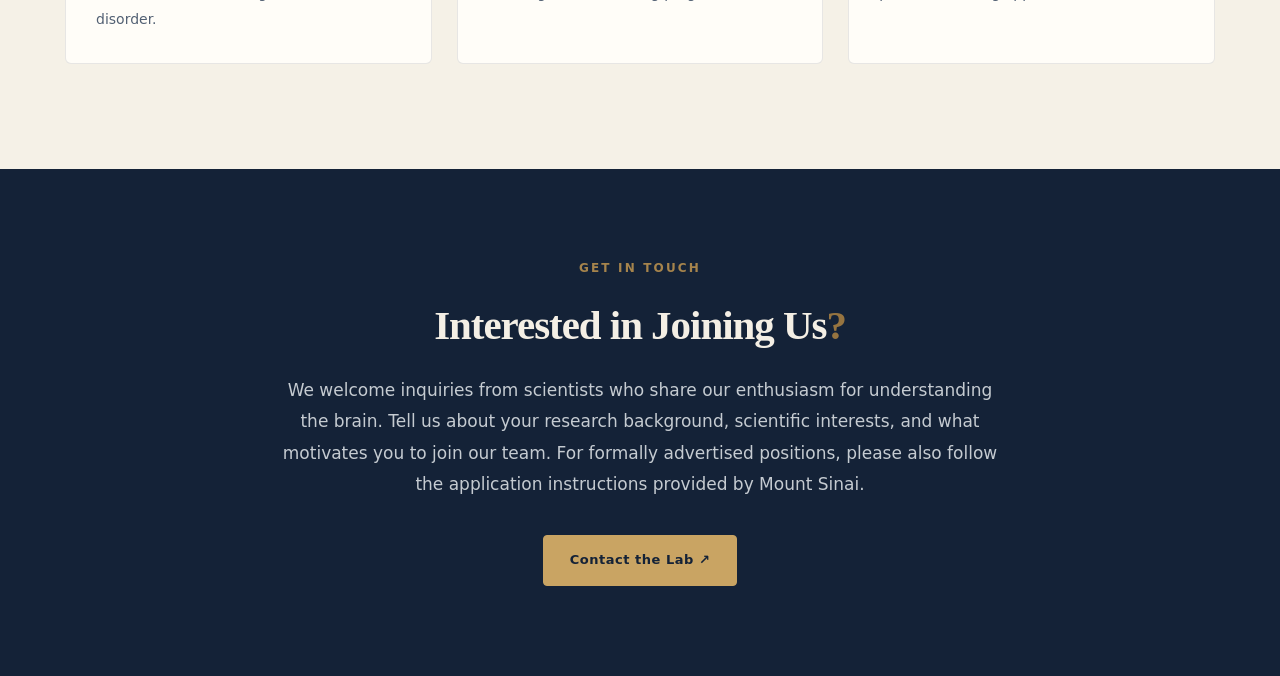
==== commit c45551c1: "update" ====
--- a/joinus.html
+++ b/joinus.html
@@ -471,4 +471,626 @@
       text-align: center;
     }
 
-    .joinus-page .contact-section .sect+    .joinus-page .contact-section .section-heading {
+      color: #f4efe5;
+    }
+
+    .joinus-page .contact-section p {
+      max-width: 720px;
+      margin: 0 auto 35px;
+
+      color: #c5cbd1;
+      font-size: 17px;
+      line-height: 1.85;
+    }
+
+    .joinus-page .contact-section .button-primary {
+      background: #c9a463;
+      color: #142237;
+      border-color: #c9a463;
+    }
+
+    .joinus-page .contact-section .button-primary:hover {
+      background: #dfbd7f;
+    }
+
+
+    /* =====================================================
+       RESPONSIVE
+       ===================================================== */
+
+    @media (max-width: 900px) {
+
+      .joinus-page .join-section {
+        padding: 75px 0;
+      }
+
+      .joinus-page .position-details,
+      .joinus-page .culture-grid {
+        grid-template-columns: 1fr;
+        gap: 35px;
+      }
+
+      .joinus-page .opportunities-grid {
+        grid-template-columns: 1fr;
+      }
+
+    }
+
+    @media (max-width: 600px) {
+
+      .joinus-page .page-intro {
+        padding: 75px 0 85px;
+      }
+
+      .joinus-page .page-intro h1 {
+        font-size: clamp(42px, 11vw, 60px);
+      }
+
+      .joinus-page .intro-lead {
+        font-size: 16px;
+      }
+
+      .joinus-page .join-section {
+        padding: 65px 0;
+      }
+
+      .joinus-page .position-card {
+        padding: 30px 25px;
+      }
+
+      .joinus-page .position-details {
+        gap: 25px;
+      }
+
+      .joinus-page .culture-values {
+        grid-template-columns: 1fr;
+      }
+
+      .joinus-page .contact-section {
+        padding: 65px 0;
+      }
+
+    }
+
+  </style>
+
+</head>
+
+
+<body class="joinus-page">
+
+  <!-- ==========================================
+       SHARED NAVIGATION
+  =========================================== -->
+
+  <header class="site-header">
+
+    <div class="container nav">
+
+      <a href="index.html" class="logo">
+        Hufnagel<span>Lab</span>
+      </a>
+
+      <nav aria-label="Main navigation">
+
+        <a href="index.html">Home</a>
+
+        <a href="projects.html">Research</a>
+
+        <a href="people.html">People</a>
+
+        <a href="publications.html">Publications</a>
+
+        <a href="joinus.html"
+           class="active"
+           aria-current="page">
+          Join Us
+        </a>
+
+      </nav>
+
+    </div>
+
+  </header>
+
+
+  <main id="main">
+
+    <!-- ==========================================
+         PAGE INTRO
+    =========================================== -->
+
+    <section class="page-intro">
+
+      <div class="container">
+
+        <div class="eyebrow">
+          JOIN OUR TEAM
+        </div>
+
+        <h1>
+          Science Starts with People<span class="gold-period">.</span>
+        </h1>
+
+        <p class="intro-lead">
+          We are building a collaborative and intellectually
+          ambitious research environment where curiosity,
+          creativity, and diverse perspectives drive discoveries
+          about the brain and individual vulnerability to
+          alcohol use disorder.
+        </p>
+
+        <div class="gold-line"></div>
+
+      </div>
+
+    </section>
+
+
+    <!-- ==========================================
+         OPEN POSITIONS
+    =========================================== -->
+
+    <section class="join-section openings-section"
+             id="openings">
+
+      <div class="container">
+
+        <span class="section-number">
+          01 / OPPORTUNITIES
+        </span>
+
+        <h2 class="section-heading">
+          Research <span>Positions</span>
+        </h2>
+
+        <p class="section-description">
+          We welcome motivated researchers interested in
+          understanding how molecular, cellular, and neural
+          circuit mechanisms contribute to individual
+          vulnerability and resilience.
+        </p>
+
+
+        <!-- ASSOCIATE RESEARCHER -->
+
+        <article class="position-card">
+
+          <div class="position-topline">
+
+            <span class="position-type">
+              RESEARCH STAFF
+            </span>
+
+            <span class="position-location">
+              New York, NY · Mount Sinai
+            </span>
+
+          </div>
+
+          <h3 class="position-title">
+            Associate Researcher I — Neuroscience
+          </h3>
+
+          <p class="position-intro">
+            The Hufnagel Lab at the Icahn School of Medicine
+            at Mount Sinai investigates the molecular,
+            cellular, and neural mechanisms underlying
+            individual vulnerability to alcohol use disorder.
+
+            We are seeking a research-oriented individual
+            interested in contributing to experimental
+            studies of alcohol drinking behavior and
+            compulsive-like alcohol use in mouse models.
+          </p>
+
+
+          <div class="position-details">
+
+            <!-- RESPONSIBILITIES -->
+
+            <div>
+
+              <h4>Research Responsibilities</h4>
+
+              <ul>
+
+                <li>
+                  Conduct mouse behavioral experiments,
+                  including alcohol self-administration
+                  and drinking paradigms.
+                </li>
+
+                <li>
+                  Assist with mouse colony management,
+                  animal handling, and experimental monitoring.
+                </li>
+
+                <li>
+                  Perform or assist with stereotaxic
+                  surgeries and experimental procedures.
+                </li>
+
+                <li>
+                  Collect brain tissue for molecular
+                  and cellular analyses.
+                </li>
+
+                <li>
+                  Maintain accurate experimental records
+                  and organized datasets.
+                </li>
+
+                <li>
+                  Contribute to data analysis,
+                  scientific presentations,
+                  and manuscript preparation.
+                </li>
+
+              </ul>
+
+            </div>
+
+
+            <!-- QUALIFICATIONS -->
+
+            <div>
+
+              <h4>Qualifications</h4>
+
+              <ul>
+
+                <li>
+                  Bachelor's or Master's degree
+                  in neuroscience, biology,
+                  or a related scientific discipline.
+                </li>
+
+                <li>
+                  Previous laboratory research experience
+                  is preferred.
+                </li>
+
+                <li>
+                  Experience handling laboratory mice
+                  and conducting behavioral experiments
+                  is highly desirable.
+                </li>
+
+                <li>
+                  Familiarity with rodent behavioral
+                  paradigms or alcohol self-administration
+                  is advantageous.
+                </li>
+
+                <li>
+                  Strong organizational skills,
+                  attention to detail,
+                  and scientific curiosity.
+                </li>
+
+                <li>
+                  Ability to work collaboratively
+                  in an interdisciplinary research environment.
+                </li>
+
+              </ul>
+
+            </div>
+
+          </div>
+
+
+          <div class="position-footer">
+
+            <div class="position-meta">
+
+              <div>
+                <strong>Institution:</strong>
+                Icahn School of Medicine at Mount Sinai
+              </div>
+
+              <div>
+                <strong>Requisition:</strong>
+                3042799
+              </div>
+
+              <div>
+                <strong>Posted salary range:</strong>
+                $58,661–$78,000 annually
+              </div>
+
+            </div>
+
+
+            <a class="button-primary"
+               href="https://careers.mountsinai.org/jobs/3042799?lang=en-us"
+               target="_blank"
+               rel="noopener noreferrer">
+
+              View Official Listing ↗
+
+            </a>
+
+          </div>
+
+        </article>
+
+      </div>
+
+    </section>
+
+
+    <!-- ==========================================
+         LIFE IN THE LAB
+    =========================================== -->
+
+    <section class="join-section culture-section">
+
+      <div class="container">
+
+        <span class="section-number">
+          02 / OUR CULTURE
+        </span>
+
+        <h2 class="section-heading">
+          Life in the <span>Lab</span>
+        </h2>
+
+
+        <div class="culture-grid">
+
+          <div class="culture-text">
+
+            <p>
+              The Hufnagel Lab brings together experimental
+              neuroscience and computational biology to
+              investigate fundamental questions about
+              individual differences in behavior and
+              susceptibility to psychiatric disorders.
+            </p>
+
+            <p>
+              Our research spans behavioral neuroscience,
+              molecular and cellular biology, transcriptomics,
+              epigenomics, and functional approaches.
+
+              We believe that meaningful discoveries emerge
+              when scientists with complementary expertise
+              challenge assumptions and explore problems
+              from different perspectives.
+            </p>
+
+            <p>
+              We are committed to creating an environment
+              where trainees develop scientific independence,
+              technical expertise, critical thinking,
+              and the confidence to pursue ambitious ideas.
+            </p>
+
+          </div>
+
+
+          <div class="culture-values">
+
+            <div class="value-card">
+
+              <span class="value-number">01</span>
+
+              <h3>Curiosity</h3>
+
+              <p>
+                We encourage asking difficult questions,
+                exploring new ideas, and challenging
+                established assumptions.
+              </p>
+
+            </div>
+
+
+            <div class="value-card">
+
+              <span class="value-number">02</span>
+
+              <h3>Collaboration</h3>
+
+              <p>
+                We value open communication,
+                shared expertise, and scientific
+                progress through teamwork.
+              </p>
+
+            </div>
+
+
+            <div class="value-card">
+
+              <span class="value-number">03</span>
+
+              <h3>Independence</h3>
+
+              <p>
+                We support the development of
+                independent scientists who can
+                define and pursue their own questions.
+              </p>
+
+            </div>
+
+
+            <div class="value-card">
+
+              <span class="value-number">04</span>
+
+              <h3>Belonging</h3>
+
+              <p>
+                We welcome diverse backgrounds,
+                experiences, and perspectives,
+                recognizing their importance
+                to scientific creativity.
+              </p>
+
+            </div>
+
+          </div>
+
+        </div>
+
+      </div>
+
+    </section>
+
+
+    <!-- ==========================================
+         OTHER OPPORTUNITIES
+    =========================================== -->
+
+    <section class="join-section opportunities-section">
+
+      <div class="container">
+
+        <span class="section-number">
+          03 / GROW WITH US
+        </span>
+
+        <h2 class="section-heading">
+          Other <span>Opportunities</span>
+        </h2>
+
+        <p class="section-description">
+          We are interested in connecting with researchers
+          at different career stages whose scientific
+          interests align with our research program.
+        </p>
+
+
+        <div class="opportunities-grid">
+
+          <!-- POSTDOCTORAL -->
+
+          <article class="opportunity-card">
+
+            <span class="opportunity-number">
+              01 / POSTDOCTORAL
+            </span>
+
+            <h3>Postdoctoral Researchers</h3>
+
+            <p>
+              We welcome inquiries from researchers
+              interested in integrating molecular,
+              cellular, systems, and computational
+              neuroscience to investigate
+              alcohol use disorder.
+            </p>
+
+          </article>
+
+
+          <!-- GRADUATE -->
+
+          <article class="opportunity-card">
+
+            <span class="opportunity-number">
+              02 / GRADUATE TRAINING
+            </span>
+
+            <h3>Graduate Students</h3>
+
+            <p>
+              Students interested in our research
+              are encouraged to reach out and
+              explore potential opportunities
+              through Mount Sinai's graduate
+              training programs.
+            </p>
+
+          </article>
+
+
+          <!-- UNDERGRADUATE -->
+
+          <article class="opportunity-card">
+
+            <span class="opportunity-number">
+              03 / EARLY RESEARCH
+            </span>
+
+            <h3>Research Trainees</h3>
+
+            <p>
+              Motivated students and early-career
+              scientists interested in gaining
+              research experience are welcome
+              to inquire about potential
+              training opportunities.
+            </p>
+
+          </article>
+
+        </div>
+
+      </div>
+
+    </section>
+
+
+    <!-- ==========================================
+         CONTACT
+    =========================================== -->
+
+    <section class="contact-section">
+
+      <div class="container">
+
+        <span class="section-number">
+          GET IN TOUCH
+        </span>
+
+        <h2 class="section-heading">
+          Interested in Joining Us<span class="gold-period">?</span>
+        </h2>
+
+        <p>
+          We welcome inquiries from scientists who
+          share our enthusiasm for understanding
+          the brain.
+
+          Tell us about your research background,
+          scientific interests, and what motivates
+          you to join our team.
+
+          For formally advertised positions,
+          please also follow the application
+          instructions provided by Mount Sinai.
+        </p>
+
+        <a class="button-primary"
+           href="mailto:daniel.hufnagel@mssm.edu?subject=Research%20Opportunities%20-%20Hufnagel%20Lab">
+
+          Contact the Lab ↗
+
+        </a>
+
+      </div>
+
+    </section>
+
+  </main>
+
+
+  <!-- ==========================================
+       SHARED FOOTER
+  =========================================== -->
+
+  <div id="site-footer"></div>
+
+
+  <!-- SHARED COMPONENTS -->
+
+  <script src="js/components.js"></script>
+
+</body>
+</html>
